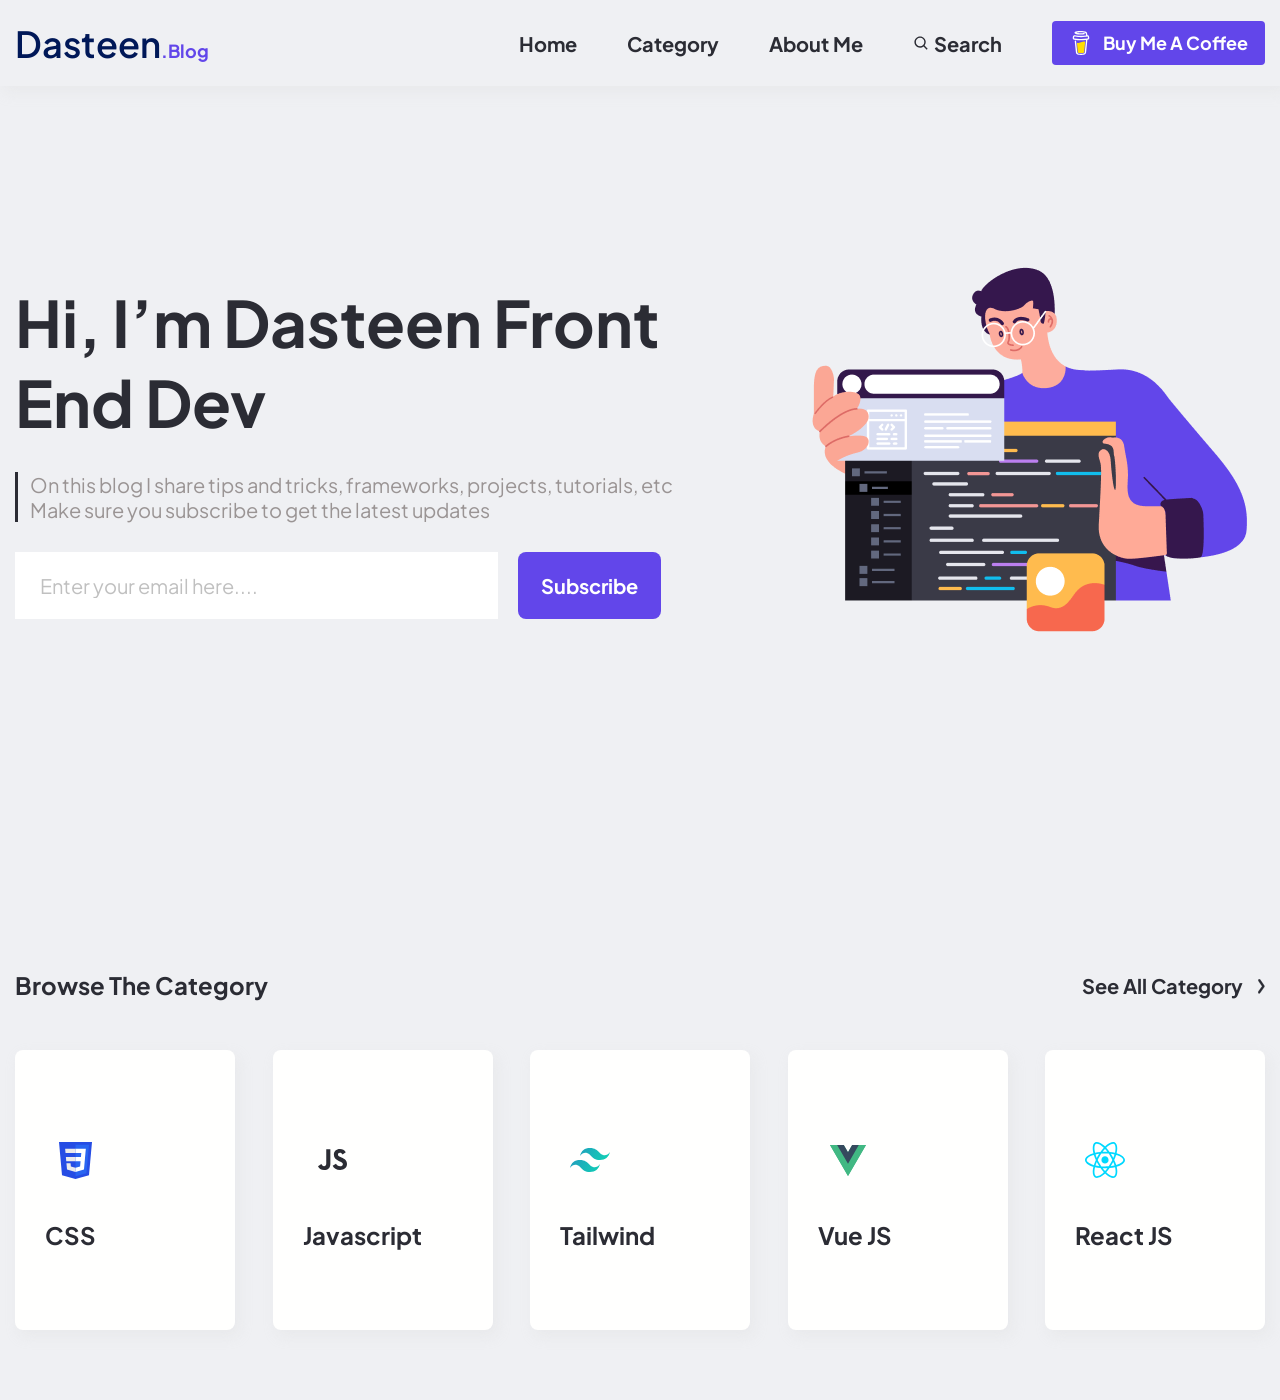
==== project/index.html @ 683c5872 "Section Browse the category" ====
<!DOCTYPE html>
<html lang="en">
<head>
    <meta charset="UTF-8">
    <title>Dasteen</title>
    <link rel="stylesheet" href="style.css">
    <link rel="stylesheet" href="reset.css">
</head>

<body>
<header>
    <div class="container">
    <div class="header-logo">
        <h2>Dasteen<span>.Blog</span></h2>
    </div>
    <div class="header-navigation">
        <nav>
            <ul>
                <li><a href="#">Home</a></li>
                <li><a href="#">Category</a></li>
                <li><a href="#">About Me</a></li>
                <li>
                    <svg xmlns="http://www.w3.org/2000/svg" width="17" height="17" viewBox="0 0 17 17" fill="none">
                        <path d="M7.08329 12.7501C8.34057 12.7498 9.56161 12.3289 10.552 11.5544L13.6658 14.6682L14.6674 13.6667L11.5536 10.5528C12.3285 9.56234 12.7497 8.34102 12.75 7.08341C12.75 3.95896 10.2077 1.41675 7.08329 1.41675C3.95883 1.41675 1.41663 3.95896 1.41663 7.08341C1.41663 10.2079 3.95883 12.7501 7.08329 12.7501ZM7.08329 2.83341C9.42717 2.83341 11.3333 4.73954 11.3333 7.08341C11.3333 9.42729 9.42717 11.3334 7.08329 11.3334C4.73942 11.3334 2.83329 9.42729 2.83329 7.08341C2.83329 4.73954 4.73942 2.83341 7.08329 2.83341Z" fill="#2B2C34"/>
                    </svg>
                    <a href="#">Search</a>
                </li>
            </ul>
        </nav>
        <button>
            <svg xmlns="http://www.w3.org/2000/svg" width="24" height="24" viewBox="0 0 24 24" fill="none">
                <path d="M20.2161 6.41496L20.0841 5.74896C19.9651 5.15096 19.6961 4.58596 19.0831 4.36996C18.8861 4.30096 18.6631 4.27196 18.5131 4.12896C18.3611 3.98596 18.3171 3.76296 18.2821 3.55696C18.2171 3.17896 18.1571 2.80096 18.0901 2.42396C18.0331 2.09896 17.9881 1.73396 17.8401 1.43696C17.6451 1.03696 17.2431 0.802961 16.8441 0.648961C16.6393 0.57239 16.4303 0.507617 16.2181 0.454961C15.2181 0.191961 14.1681 0.0949609 13.1411 0.0389609C11.9078 -0.0288453 10.6713 -0.00812547 9.44105 0.100961C8.52605 0.183961 7.56105 0.284961 6.69105 0.600961C6.37305 0.716961 6.04505 0.856961 5.80305 1.10196C5.50605 1.40396 5.41005 1.87196 5.62605 2.24796C5.78005 2.51496 6.04105 2.70396 6.31805 2.82796C6.67805 2.98996 7.05505 3.11196 7.44105 3.19396C8.51605 3.43196 9.63005 3.52496 10.7281 3.56396C11.9461 3.61396 13.1651 3.57396 14.3781 3.44596C14.6771 3.41296 14.9761 3.37296 15.2741 3.32696C15.6261 3.27296 15.8521 2.81396 15.7481 2.49296C15.6241 2.10996 15.2911 1.96196 14.9141 2.01996C14.4481 2.09396 13.9541 2.12796 13.5321 2.16596C12.3551 2.24596 11.1741 2.24796 9.99605 2.17196C9.60952 2.14638 9.22372 2.1107 8.83905 2.06496C8.75305 2.05496 8.65905 2.03996 8.58105 2.02896C8.33805 1.99296 8.09705 1.94896 7.85705 1.89896C7.74605 1.87196 7.74605 1.71396 7.85705 1.68696H7.86205C8.13905 1.62696 8.41905 1.57896 8.70005 1.53996H8.70205C8.83305 1.53096 8.96505 1.50796 9.09605 1.49196C10.234 1.37386 11.3787 1.33376 12.5221 1.37196C13.1961 1.39096 13.8691 1.43896 14.5391 1.51596L14.7671 1.54696C15.0341 1.58696 15.3001 1.63496 15.5651 1.69196C15.9571 1.77696 16.4601 1.80496 16.6351 2.23396C16.6901 2.37096 16.7151 2.52196 16.7461 2.66496L17.0651 4.14896C17.0718 4.18078 17.072 4.21365 17.0655 4.24553C17.059 4.27741 17.046 4.30761 17.0273 4.33425C17.0087 4.36089 16.9847 4.3834 16.957 4.40038C16.9292 4.41737 16.8983 4.42846 16.8661 4.43296H16.8631C16.8261 4.43896 16.7881 4.44296 16.7511 4.44796C15.1781 4.64865 13.5938 4.74719 12.0081 4.74296C10.4369 4.74134 8.86736 4.6398 7.30905 4.43896C7.16905 4.42196 7.01605 4.39696 6.89205 4.37896C6.56605 4.33096 6.24305 4.27096 5.91905 4.21796C5.52605 4.15296 5.15105 4.18596 4.79605 4.37896C4.50605 4.53896 4.26905 4.78296 4.12105 5.07996C3.96705 5.39596 3.92205 5.73996 3.85405 6.07996C3.78505 6.41996 3.67805 6.78696 3.71905 7.13596C3.80605 7.88896 4.33205 8.50096 5.08905 8.63796C8.83252 9.30602 12.6526 9.43265 16.4321 9.01396C16.5039 9.00579 16.5766 9.01384 16.6449 9.03751C16.7131 9.06118 16.7752 9.09987 16.8266 9.15073C16.8779 9.20159 16.9172 9.26333 16.9415 9.33138C16.9658 9.39944 16.9745 9.47208 16.9671 9.54396L16.8961 10.241L15.8781 20.148C15.8371 20.558 15.8311 20.98 15.7531 21.385C15.6311 22.022 15.2001 22.413 14.5711 22.556C13.9941 22.687 13.4061 22.756 12.8151 22.761C12.1591 22.765 11.5051 22.736 10.8491 22.739C10.1501 22.743 9.29305 22.679 8.75405 22.159C8.27905 21.701 8.21405 20.985 8.14905 20.366L7.41805 13.353L7.09605 10.259C7.05905 9.90796 6.81005 9.56396 6.41805 9.58096C6.08205 9.59596 5.70005 9.88096 5.74005 10.26L5.96805 12.445L6.91705 21.557C7.06405 22.901 8.09105 23.625 9.36305 23.829C10.1051 23.949 10.8661 23.973 11.6201 23.985C12.5861 24.001 13.5621 24.038 14.5121 23.863C15.9201 23.605 16.9771 22.665 17.1281 21.206C17.4681 17.874 17.8111 14.543 18.1521 11.211L18.3671 9.12396C18.3776 9.02047 18.4213 8.92315 18.4915 8.84641C18.5618 8.76968 18.6549 8.71762 18.7571 8.69796C19.1591 8.61996 19.5441 8.48596 19.8311 8.17996C20.2861 7.69196 20.3771 7.05696 20.2161 6.41496ZM18.7381 7.18696C18.5931 7.32396 18.3751 7.38796 18.1601 7.41996C15.7441 7.77896 13.2941 7.95996 10.8521 7.87996C9.10405 7.81996 7.37505 7.62596 5.64505 7.38196C5.47505 7.35796 5.29205 7.32696 5.17505 7.20196C4.95505 6.96596 5.06405 6.49196 5.12105 6.20696C5.17305 5.94696 5.27305 5.59796 5.58405 5.56096C6.06805 5.50396 6.63005 5.70896 7.11005 5.78096C7.68705 5.86896 8.26605 5.93996 8.84705 5.99296C11.3271 6.21896 13.8491 6.18296 16.3191 5.85296C16.7691 5.79296 17.2181 5.72296 17.6641 5.64296C18.0631 5.57096 18.5041 5.43696 18.7441 5.84896C18.9101 6.12996 18.9321 6.50596 18.9061 6.82296C18.8982 6.9614 18.8377 7.0916 18.7371 7.18696H18.7381Z" fill="#FFFFFE"/>
                <path d="M9.47012 11.8751C10.7391 11.8751 11.7171 11.4571 12.5791 11.0871C13.3481 10.7581 14.0131 10.4741 14.8391 10.4741C15.2901 10.4783 15.737 10.5588 16.1611 10.7121L15.2211 20.6621C15.1561 21.4421 14.5051 22.0421 13.7221 22.0421C13.7221 22.0421 12.3831 22.1071 11.9361 22.1071C11.5211 22.1071 10.2781 22.0421 10.2781 22.0421C9.49512 22.0421 8.84312 21.4421 8.77812 20.6621L7.90112 11.6581C8.41195 11.8008 8.93973 11.8738 9.47012 11.8751Z" fill="#FFDD00"/>
            </svg>
            buy Me a Coffee
        </button>
    </div>
    </div>
</header>

<section class="hero">
    <div class="container">
        <div class="hero-content">
            <h1>Hi, i’m Dasteen Front end dev</h1>
            <p>On this blog I share tips and tricks, frameworks, projects, tutorials, etc
                Make sure you subscribe to get the latest updates</p>
            <form>
                <input type="email" name="email" id="email" placeholder="Enter your email here....">
                <button class="hero-button">Subscribe</button>
            </form>
        </div>
        <div class="hero-image">
            <img src="../img/learn-coding-1.png" alt="learn-coding">
        </div>
    </div>
</section>

<section class="Browse-the-category">
    <div class="Browse-container">
        <div class="Browse-category">
            <h3>Browse the category</h3>
            <div>
                <a href="#">see all category</a>
                <svg xmlns="http://www.w3.org/2000/svg" width="7" height="15" viewBox="0 0 7 15" fill="none">
                    <path d="M1.42694 0.156494C1.56761 0.173496 1.70287 0.223983 1.82343 0.303955C1.94256 0.383035 2.04476 0.489022 2.12518 0.613525L6.22968 6.59888L6.28046 6.67798C6.39149 6.86777 6.45036 7.09115 6.45038 7.3186C6.45038 7.57849 6.3734 7.83303 6.22968 8.03833L6.2287 8.03931L1.97968 14.0256C1.88143 14.1648 1.75447 14.2775 1.60858 14.3518C1.46578 14.4244 1.30917 14.4567 1.15155 14.4475C0.910764 14.448 0.681764 14.3498 0.503113 14.176C0.402713 14.0783 0.320345 13.9597 0.260925 13.8274C0.201563 13.6952 0.166046 13.5508 0.15448 13.4036C0.142959 13.2563 0.156013 13.1078 0.193542 12.9661C0.231052 12.8244 0.291913 12.6915 0.374207 12.5754L0.375183 12.5745L4.12128 7.31177L0.508972 2.04028V2.03931C0.428175 1.92213 0.368065 1.78878 0.332214 1.64673C0.296233 1.50412 0.284677 1.35467 0.298035 1.20728C0.311406 1.06001 0.350176 0.91684 0.411316 0.7854C0.472519 0.653884 0.555496 0.535837 0.65741 0.439697C0.758778 0.336303 0.878471 0.256702 1.00995 0.207275C1.1437 0.15705 1.28613 0.139511 1.42694 0.156494Z" fill="#2B2C34" stroke="#2B2C34" stroke-width="0.3"/>
                </svg>
            </div>
        </div>

        <div class="Browse-category">
            <div class="flex-card">
                <div class="card">
                    <svg xmlns="http://www.w3.org/2000/svg" width="33" height="37" viewBox="0 0 33 37" fill="none">
                        <path d="M16.4798 37L3.00326 33.3013L0 0H33L29.9936 33.2962L16.4798 37Z" fill="#264DE4"/>
                        <path d="M27.4198 31.1759L29.9889 2.72278H16.5V34.1688L27.4198 31.1759Z" fill="#2965F1"/>
                        <path d="M6.88492 15.0739L7.25514 19.1581H16.5001V15.0739H6.88492ZM6.14087 6.80725L6.51639 10.8915H16.5001V6.80725H6.14087ZM16.5001 25.6812L16.482 25.6859L11.881 24.4577L11.5869 21.2003H7.43973L8.01847 27.6133L16.4811 29.9357L16.5001 29.9306V25.6812Z" fill="#EBEBEB"/>
                        <path d="M26.0887 15.0739L26.8345 6.80725H16.4857V10.8915H22.307L21.9311 15.0739H16.4857V19.1581H21.5729L21.0933 24.4552L16.4856 25.6846V29.9338L24.9549 27.6133L25.017 26.9232L25.988 16.1706L26.0887 15.0739Z" fill="white"/>
                    </svg>
                </div>
                <p>CSS</p>
            </div>

            <div class="flex-card">
                <div class="card">
                    <svg xmlns="http://www.w3.org/2000/svg" width="60" height="60" viewBox="0 0 60 60" fill="none">
                        <rect width="60" height="60" rx="7.45763" fill="#FFFFFE"/>
                        <path d="M15.0002 36.1433L18.3667 34.0646C19.0162 35.2395 19.607 36.2336 21.0243 36.2336C22.3827 36.2336 23.2394 35.6915 23.2394 33.5827V19.2413H27.3735V33.6423C27.3735 38.0109 24.8635 39.9995 21.2014 39.9995C17.8942 39.9995 15.9745 38.252 15 36.143L15.0002 36.1433ZM29.619 35.6913L32.9851 33.7029C33.8714 35.1794 35.0231 36.264 37.0605 36.264C38.7736 36.264 39.8659 35.3901 39.8659 34.1849C39.8659 32.7388 38.7437 32.2265 36.8538 31.3832L35.8204 30.9308C32.8377 29.6357 30.8592 28.0087 30.8592 24.574C30.8592 21.4104 33.2216 19 36.913 19C39.5413 19 41.4312 19.9341 42.7895 22.3745L39.5705 24.4837C38.8616 23.1882 38.0941 22.6761 36.9129 22.6761C35.702 22.6761 34.9342 23.4594 34.9342 24.4837C34.9342 25.749 35.702 26.2615 37.4738 27.0449L38.5073 27.4967C42.0215 29.0335 44 30.6 44 34.1248C44 37.9213 41.0765 40 37.149 40C33.3101 40 30.8295 38.1321 29.6188 35.6915" fill="#2B2C34"/>
                    </svg>
                </div>
                <p>javascript</p>
            </div>

            <div class="flex-card">
                <div class="card">
                    <svg xmlns="http://www.w3.org/2000/svg" width="40" height="24" viewBox="0 0 40 24" fill="none">
                        <path d="M20 0C14.6667 0 11.3333 2.65979 10 7.97922C12 5.31943 14.3333 4.32203 17 4.98701C18.5214 5.36634 19.6089 6.46738 20.8127 7.68592C22.7736 9.67122 25.043 11.9688 30 11.9688C35.3333 11.9688 38.6667 9.30904 40 3.98961C38 6.6494 35.6667 7.6468 33 6.98182C31.4786 6.60249 30.3911 5.50145 29.1873 4.28291C27.2264 2.29761 24.957 0 20 0ZM10 11.9688C4.66672 11.9688 1.33328 14.6286 0 19.9481C2 17.2883 4.33328 16.2909 7 16.9558C8.52141 17.3352 9.60891 18.4362 10.8127 19.6548C12.7736 21.6401 15.043 23.9377 20 23.9377C25.3333 23.9377 28.6667 21.2779 30 15.9584C28 18.6182 25.6667 19.6156 23 18.9506C21.4786 18.5713 20.3911 17.4703 19.1873 16.2517C17.2264 14.2664 14.957 11.9688 10 11.9688Z" fill="url(#paint0_linear_21586_295)"/>
                        <defs>
                            <linearGradient id="paint0_linear_21586_295" x1="-1.1112" y1="7.66005" x2="33.3904" y2="27.6049" gradientUnits="userSpaceOnUse">
                                <stop stop-color="#2298BD"/>
                                <stop offset="1" stop-color="#0ED7B5"/>
                            </linearGradient>
                        </defs>
                    </svg>
                </div>
                <p>Tailwind</p>
            </div>

            <div class="flex-card">
                <div class="card">
                    <svg xmlns="http://www.w3.org/2000/svg" width="36" height="31" viewBox="0 0 36 31" fill="none">
                        <path d="M28.8 0H36L18 30.9719L0 0H13.77L18 7.1819L22.14 0H28.8Z" fill="#41B883"/>
                        <path d="M0 0L18 30.9719L36 0H28.8L18 18.5832L7.11 0H0Z" fill="#41B883"/>
                        <path d="M7.11011 0L18.0001 18.6729L28.8001 0H22.1401L18.0001 7.1819L13.7701 0H7.11011Z" fill="#35495E"/>
                    </svg>
                </div>
                <p>Vue JS</p>
            </div>

            <div class="flex-card">
                <div class="card">
                    <svg xmlns="http://www.w3.org/2000/svg" width="40" height="36" viewBox="0 0 40 36" fill="none">
                        <g clip-path="url(#clip0_21586_360)">
                            <path d="M32.888 11.6565C32.4623 11.5089 32.033 11.3722 31.6005 11.2465C31.6731 10.9465 31.74 10.6501 31.7994 10.3589C32.7741 5.57773 32.1369 1.72588 29.9605 0.457674C27.8737 -0.758116 24.4611 0.509621 21.0145 3.54073C20.6749 3.83999 20.3427 4.14788 20.0184 4.4641C19.8013 4.25382 19.5804 4.04763 19.3558 3.84562C15.7436 0.604674 12.123 -0.761274 9.94891 0.510568C7.86406 1.73015 7.24672 5.35115 8.12422 9.88241C8.21152 10.3312 8.31009 10.7776 8.41984 11.2214C7.90734 11.3685 7.41281 11.5251 6.93953 11.6919C2.70453 13.184 0 15.5223 0 17.9477C0 20.4527 2.90344 22.9653 7.31437 24.4888C7.67198 24.6118 8.03256 24.7258 8.39578 24.8306C8.27782 25.3085 8.17309 25.7897 8.08172 26.2735C7.24516 30.7261 7.89844 34.2615 9.97766 35.4734C12.1252 36.7248 15.7295 35.4386 19.2391 32.3384C19.5236 32.0863 19.802 31.8271 20.0737 31.561C20.4249 31.9035 20.7855 32.2359 21.155 32.558C24.5547 35.5141 27.9122 36.7078 29.9894 35.4926C32.1348 34.2375 32.8322 30.4395 31.9269 25.8187C31.8556 25.4567 31.7756 25.0965 31.687 24.7384C31.9402 24.6626 32.1886 24.5846 32.4308 24.5035C37.0164 22.9683 40 20.4862 40 17.9477C40 15.5134 37.2081 13.1594 32.888 11.6565ZM31.8934 22.8645C31.6747 22.9376 31.4503 23.0082 31.2216 23.0769C30.7153 21.4574 30.0322 19.7354 29.1961 17.956C29.9939 16.2192 30.6508 14.5191 31.1428 12.9102C31.552 13.0299 31.9491 13.156 32.3319 13.2891C36.0334 14.5769 38.2912 16.4807 38.2912 17.9477C38.2912 19.5102 35.8528 21.5387 31.8934 22.8645ZM30.2506 26.1541C30.6509 28.1973 30.708 30.0446 30.4428 31.4889C30.2047 32.7866 29.7256 33.6517 29.1331 33.9983C27.8727 34.7357 25.1769 33.7773 22.2695 31.249C21.9258 30.9496 21.5904 30.6405 21.2638 30.3222C22.3909 29.0766 23.5173 27.6285 24.6167 26.0202C26.5505 25.8468 28.3773 25.5633 30.0341 25.1763C30.1139 25.5004 30.1861 25.8265 30.2506 26.1541ZM13.6369 33.8709C12.4053 34.3103 11.4244 34.3229 10.8314 33.9775C9.56969 33.2422 9.04516 30.4034 9.76062 26.5956C9.84567 26.1456 9.94306 25.6981 10.0527 25.2536C11.6911 25.6199 13.5047 25.8833 15.443 26.0422C16.5498 27.6159 17.7087 29.0624 18.8767 30.329C18.6285 30.5717 18.3744 30.8082 18.1147 31.0383C16.5627 32.4091 15.0075 33.3817 13.6369 33.8709ZM7.86719 22.8549C5.91672 22.1812 4.30594 21.3056 3.20188 20.3502C2.20969 19.4917 1.70891 18.6393 1.70891 17.9477C1.70891 16.4758 3.88031 14.5984 7.50203 13.3225C7.94156 13.1677 8.40156 13.0217 8.87891 12.8846C9.37953 14.5299 10.0361 16.2501 10.8284 17.9897C10.0258 19.7549 9.35984 21.5027 8.85437 23.1674C8.52283 23.0714 8.19367 22.9672 7.86719 22.8549ZM9.80125 9.55067C9.04953 5.66852 9.54875 2.74004 10.8052 2.00504C12.1433 1.2222 15.1023 2.33836 18.2212 5.13688C18.4246 5.31979 18.6247 5.5064 18.8214 5.69662C17.6592 6.95773 16.5109 8.39346 15.4139 9.95789C13.5327 10.1341 11.7319 10.417 10.0763 10.7961C9.97425 10.3834 9.88255 9.96821 9.80125 9.55083V9.55067ZM27.0555 13.8561C26.6644 13.1736 26.2589 12.4996 25.8391 11.8346C27.1153 11.9977 28.3381 12.2142 29.4864 12.4788C29.1417 13.5955 28.712 14.7628 28.2063 15.9596C27.8366 15.2508 27.4529 14.5495 27.0555 13.8561ZM20.0192 6.93073C20.8073 7.79362 21.5967 8.75694 22.3731 9.8022C20.7981 9.72703 19.2205 9.72672 17.6455 9.80125C18.4227 8.76562 19.2188 7.80357 20.0192 6.93073ZM12.9378 13.868C12.5454 14.5558 12.1689 15.2527 11.8086 15.9582C11.3111 14.7656 10.8853 13.5929 10.5377 12.4605C11.6789 12.2025 12.8959 11.9916 14.1641 11.8315C13.7396 12.5005 13.3307 13.1794 12.9378 13.8678V13.868ZM14.2005 24.1867C12.8903 24.0389 11.655 23.8389 10.5141 23.5878C10.8672 22.4352 11.3023 21.2376 11.8106 20.0194C12.1723 20.7255 12.5504 21.4228 12.9445 22.1109C13.3498 22.8183 13.7695 23.5111 14.2005 24.1867ZM20.0664 29.0862C19.2564 28.2033 18.4486 27.2264 17.6597 26.1757C18.4256 26.206 19.2064 26.2215 20 26.2215C20.8153 26.2215 21.6213 26.203 22.4145 26.1674C21.6356 27.2369 20.8492 28.2153 20.0664 29.0862ZM28.2223 19.9572C28.757 21.1888 29.2077 22.3801 29.5655 23.513C28.4058 23.7805 27.1536 23.9958 25.8342 24.1558C26.257 23.4785 26.6664 22.7928 27.0622 22.099C27.4646 21.3939 27.8514 20.6798 28.2223 19.9572ZM25.582 21.2363C24.9761 22.2999 24.3361 23.3434 23.6631 24.365C22.444 24.4522 21.2222 24.4956 20 24.4949C18.7552 24.4949 17.5444 24.4558 16.3784 24.3794C15.6878 23.3601 15.0357 22.3148 14.4233 21.2458H14.4234C13.8139 20.1824 13.2446 19.096 12.7167 17.9889C13.2433 16.8816 13.8109 15.7946 14.4183 14.7304L14.4181 14.7306C15.0253 13.6661 15.6723 12.6253 16.3577 11.6104C17.5472 11.5195 18.767 11.4721 19.9998 11.4721H20C21.2384 11.4721 22.4598 11.5199 23.6491 11.6115C24.3275 12.6249 24.9704 13.6621 25.5764 14.7213C26.1858 15.7831 26.7609 16.8648 27.3008 17.9644C26.7665 19.0753 26.1932 20.1666 25.582 21.2363ZM29.107 1.95357C30.4464 2.7342 30.9673 5.88215 30.1258 10.0103C30.072 10.2737 30.0117 10.5419 29.9461 10.814C28.2864 10.4268 26.4844 10.139 24.5977 9.9601C23.4986 8.37846 22.3597 6.94052 21.2164 5.69567C21.516 5.40381 21.8228 5.11951 22.1364 4.84304C25.0895 2.24615 27.8495 1.22078 29.107 1.95357ZM20 14.3382C21.9727 14.3382 23.5719 15.9543 23.5719 17.9477C23.5719 19.9411 21.9727 21.5572 20 21.5572C18.0273 21.5572 16.4281 19.9411 16.4281 17.9477C16.4281 15.9543 18.0273 14.3382 20 14.3382Z" fill="#00D8FF"/>
                        </g>
                        <defs>
                            <clipPath id="clip0_21586_360">
                                <rect width="40" height="36" fill="white"/>
                            </clipPath>
                        </defs>
                    </svg>
                </div>
                <p>React JS</p>
            </div>
        </div>
    </div>
</section>

</body>
</html>
---- project/style.css ----
header{
    width: 100%;
    height: 86px;
    background: #EFF0F3;
    box-shadow: 4px 6px 13px 0 rgba(215, 215, 215, 0.25);
    position: fixed;
    top: 0;
}

.container{
    width: 1250px;
    height: 100%;
    margin: 0 auto;
    display: flex;
    justify-content: space-between;
    align-items: center;
}

.header-logo h2{
    color: #001858;
    font-size: 36px;
    font-style: normal;
    font-weight: 600;
    line-height: normal;
}

.header-logo>h2>span{
    color:  #6246EA;
    font-size: 18px;
    font-style: normal;
    font-weight: 700;
    line-height: normal;
}

.header-navigation{
    display: flex;
    justify-content: center;
    align-items: center;
    gap: 50px;
}

.header-navigation nav>ul{
    display: flex;
    justify-content: center;
    align-items: center;
    gap: 50px;
    color:  #2B2C34;
    font-size: 20px;
    font-style: normal;
    font-weight: 700;
    line-height: normal;
    text-transform: capitalize;
}

.header-navigation button{
    display: flex;
    padding: 10px 17px;
    align-items: flex-start;
    gap: 10px;
    border-radius: 4px;
    background:  #6246EA;
    color: #FFFFFE;
    font-size: 18px;
    font-style: normal;
    font-weight: 700;
    line-height: normal;
    text-transform: capitalize;
}
/************************************/
.hero{
    height: 900px;
    background: #EFF0F3;
}

.hero-content{
    display: inline-flex;
    flex-direction: column;
    align-items: flex-start;
    gap: 30px;
}

.hero h1{
    color: #2B2C34;
    font-size: 64px;
    font-style: normal;
    font-weight: 700;
    line-height: normal;
    text-transform: capitalize;
}

.hero p{
    color:  #9A9494;
    font-size: 20px;
    font-style: normal;
    font-weight: 400;
    line-height: normal;
    padding-left: 12px;
    border-left: 3px solid #2B2C34;;
}

.hero form{
    display: flex;
    gap: 20px;
}

input[type=email]{
    display: flex;
    padding: 21px 200px 21px 25px;
    align-items: center;
    gap: 10px;
    font-size: 20px;
    font-style: normal;
    font-weight: 400;
    line-height: normal;
}

input[type=email]::placeholder{
    color: #C0C0C0;
}

.hero-button{
    display: flex;
    height: 67px;
    padding: 20px 23px 19px 23px;
    justify-content: center;
    align-items: center;
    gap: 10px;
    border-radius: 8px;
    background: #6246EA;
    color:  #FFFFFE;
    font-size: 20px;
    font-style: normal;
    font-weight: 700;
    line-height: normal;
    text-transform: capitalize;
}

.hero-image{
    margin-left: 116px;
}

/***********************************************/

.Browse-the-category {
    height: 500px;
    background: #EFF0F3;
    display: flex;
    justify-content: center;
    align-items: center;
}
.Browse-container{
    width: 1250px;
    margin: 0 auto;
    display: flex;
    flex-direction: column;
    gap: 50px;
}
.Browse-category{
    width: 100%;
    display: flex;
    align-items: center;
    justify-content: space-between;
}
.Browse-category h3{
    color:  #2B2C34;
    font-size: 24px;
    font-style: normal;
    font-weight: 700;
    line-height: normal;
    text-transform: capitalize;
}
.Browse-category>div>a{
    color:  #2B2C34;
    font-size: 20px;
    font-style: normal;
    font-weight: 700;
    line-height: normal;
    text-transform: capitalize;
    padding-right: 12px;
}
.flex-card{
    width: 220px;
    height: 280px;
    border-radius: 8px;
    /* For White Background */
    box-shadow: 4px 6px 13px 0 rgba(215, 215, 215, 0.25);
    background:  #FFFFFE;
    display: flex;
    flex-direction: column;
    align-items: flex-start;
    justify-content: center;
    gap: 30px;
    padding-left: 30px;
    color: #2B2C34;
    font-size: 24px;
    font-style: normal;
    font-weight: 700;
    line-height: normal;
    text-transform: capitalize;
}
.card{
    width: 60px;
    height: 60px;
    border-radius: 7.458px;
    background:  #FFFFFE;
    display: flex;
    justify-content: center;
    align-items: center;
}
.flex-card:hover{
    background:  #6246EA;
    color:  #FFFFFE;
}
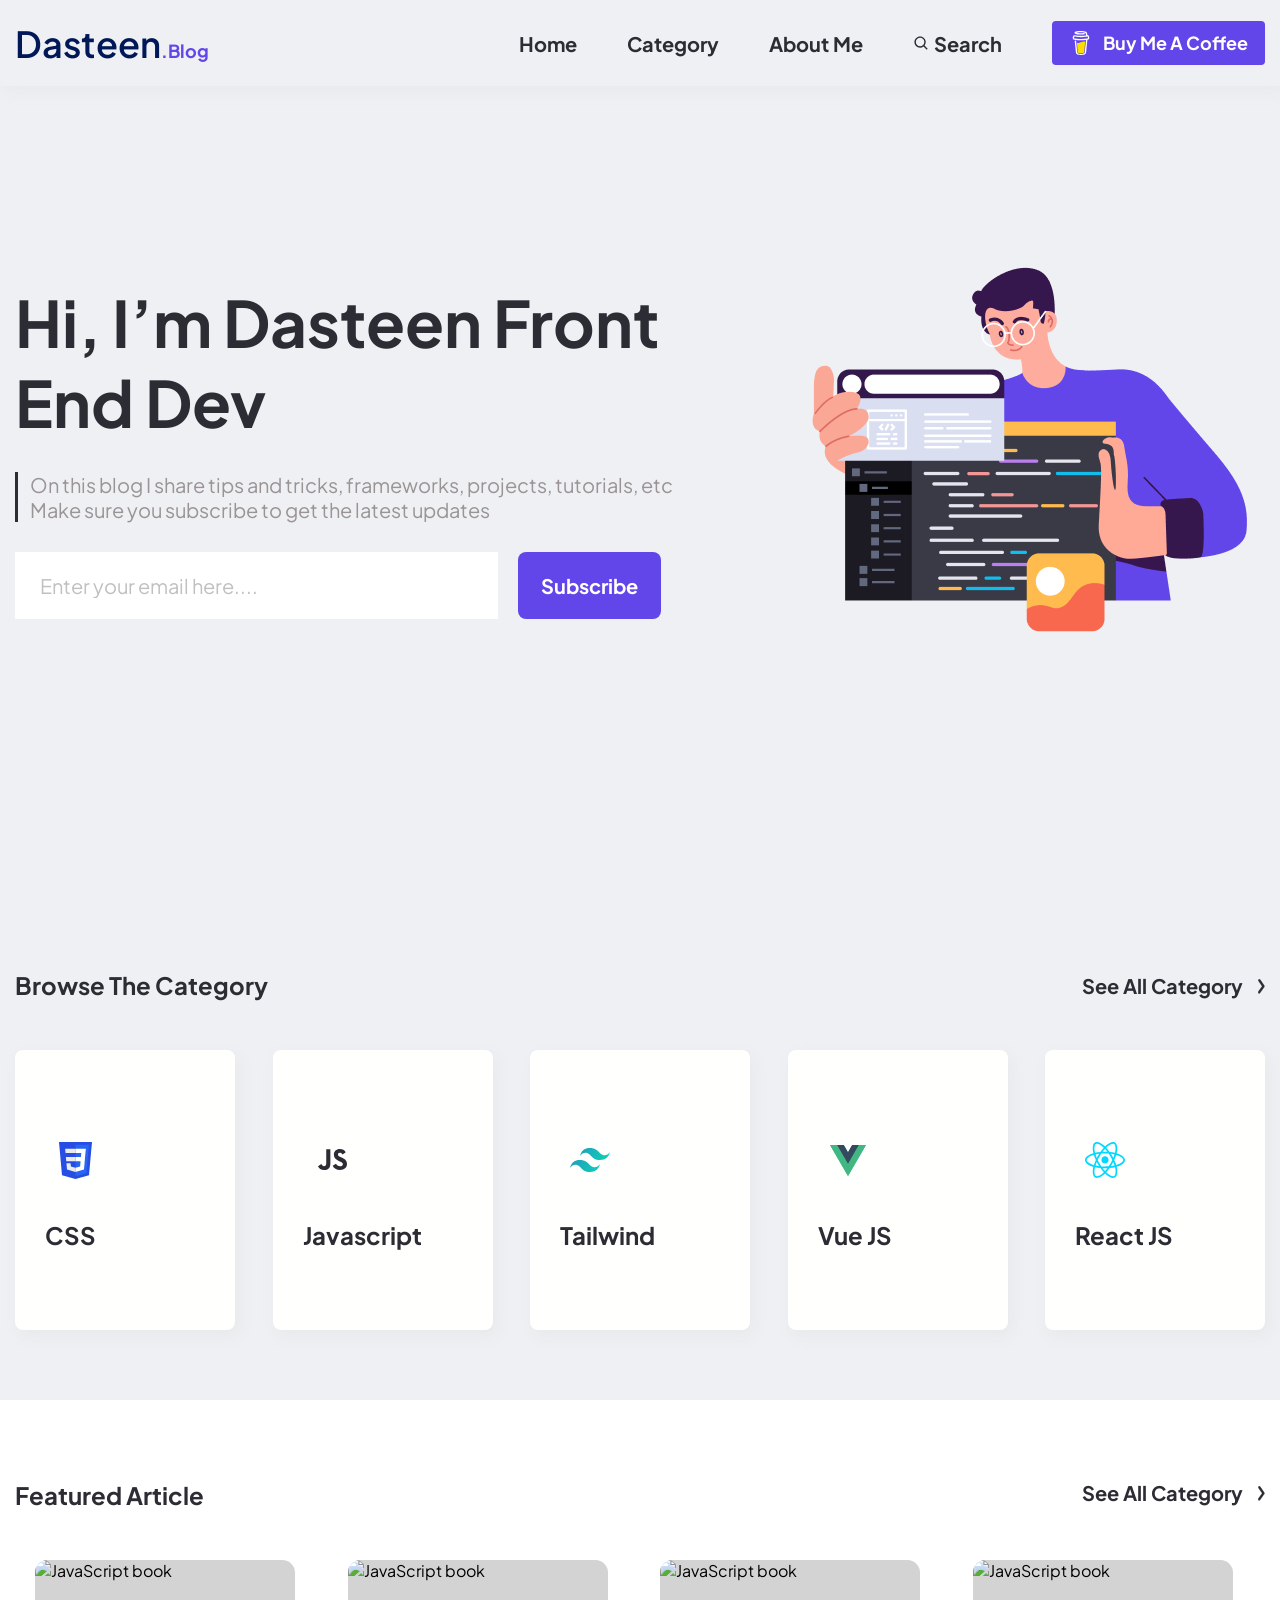
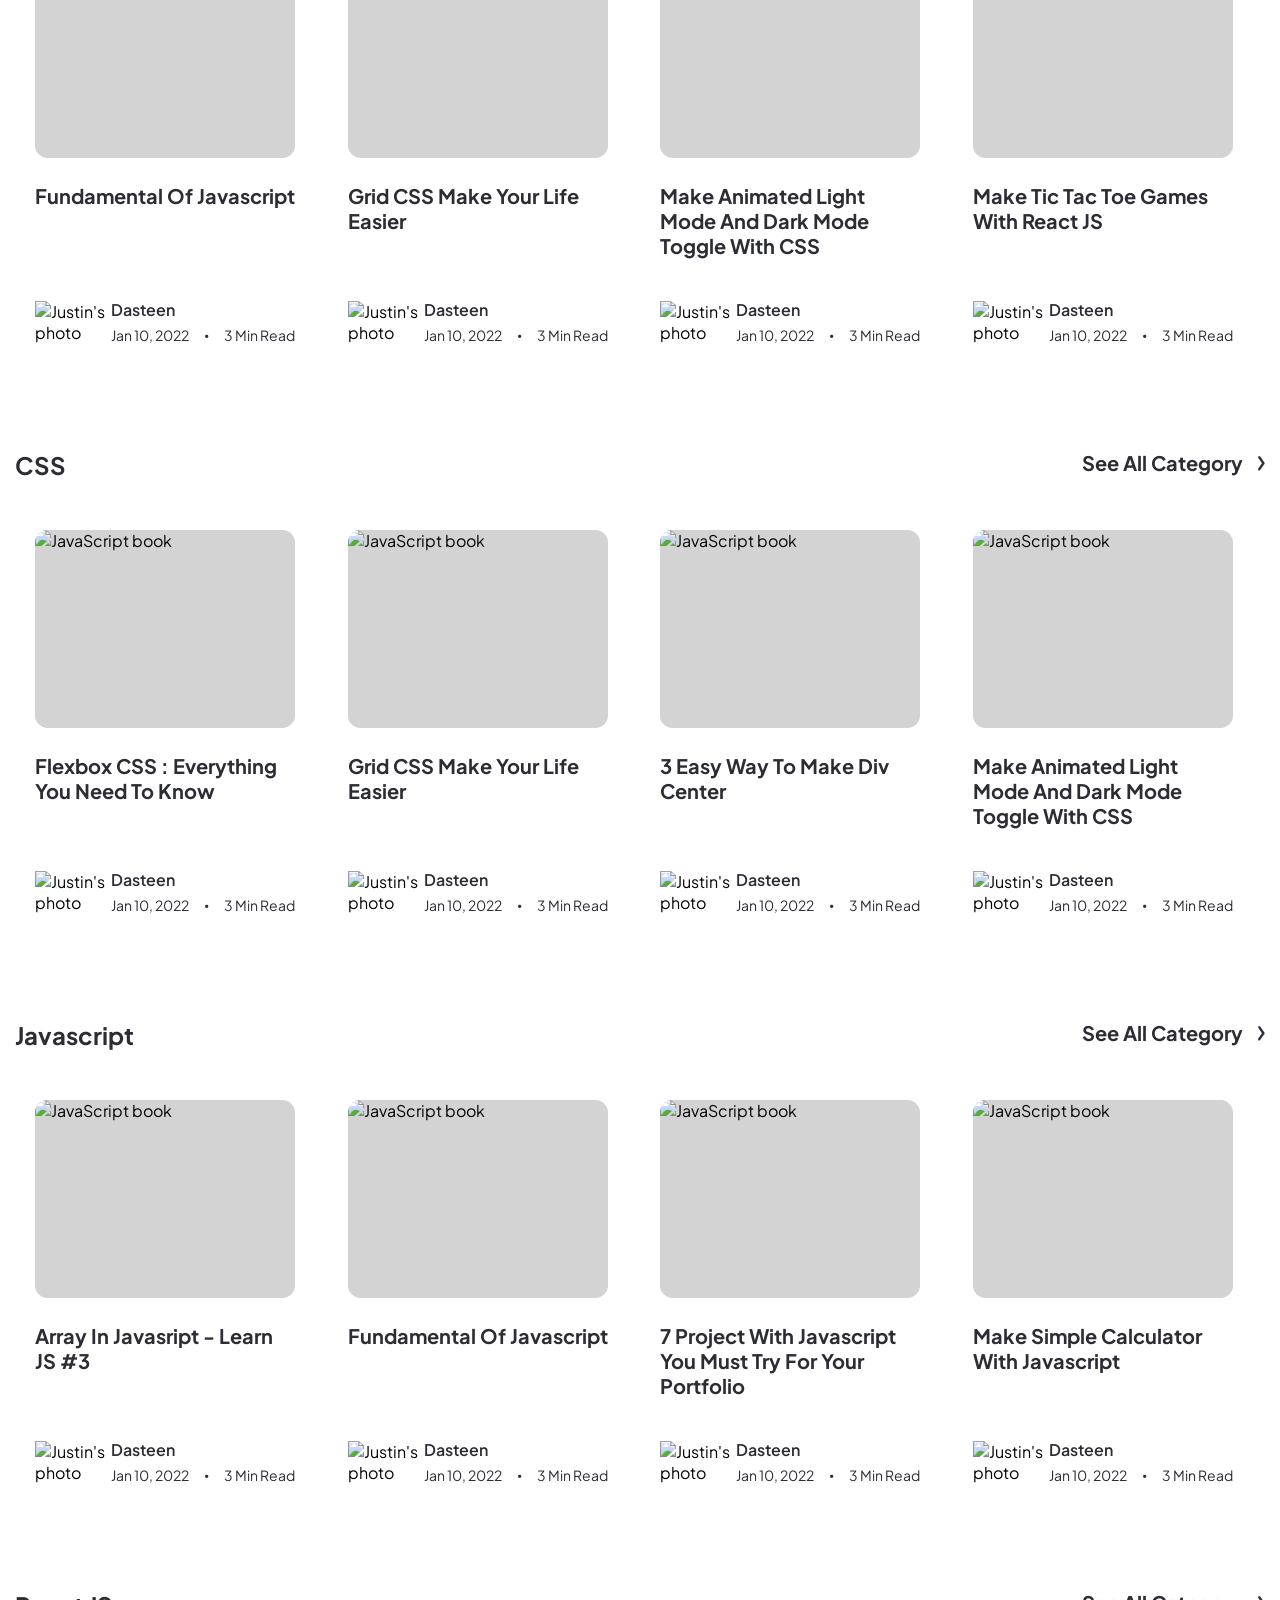
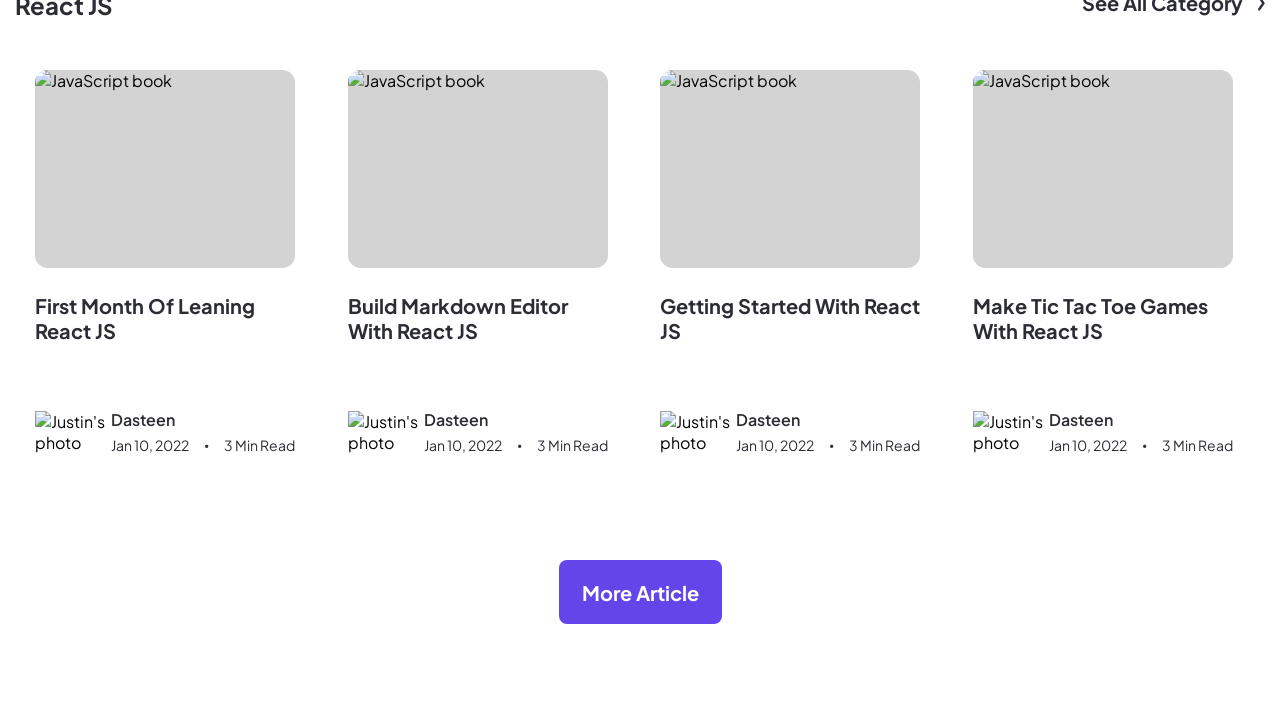
==== commit a5514374: "Post section article" ====
--- a/project/index.html
+++ b/project/index.html
@@ -135,5 +135,379 @@
     </div>
 </section>
 
+<section class="article-post">
+    <div class="article-container">
+       <div class="article-categories">
+           <div class="category">
+               <h3>Featured Article</h3>
+               <div>
+                   <a href="#">see all category</a>
+                   <svg xmlns="http://www.w3.org/2000/svg" width="7" height="15" viewBox="0 0 7 15" fill="none">
+                       <path d="M1.42694 0.156494C1.56761 0.173496 1.70287 0.223983 1.82343 0.303955C1.94256 0.383035 2.04476 0.489022 2.12518 0.613525L6.22968 6.59888L6.28046 6.67798C6.39149 6.86777 6.45036 7.09115 6.45038 7.3186C6.45038 7.57849 6.3734 7.83303 6.22968 8.03833L6.2287 8.03931L1.97968 14.0256C1.88143 14.1648 1.75447 14.2775 1.60858 14.3518C1.46578 14.4244 1.30917 14.4567 1.15155 14.4475C0.910764 14.448 0.681764 14.3498 0.503113 14.176C0.402713 14.0783 0.320345 13.9597 0.260925 13.8274C0.201563 13.6952 0.166046 13.5508 0.15448 13.4036C0.142959 13.2563 0.156013 13.1078 0.193542 12.9661C0.231052 12.8244 0.291913 12.6915 0.374207 12.5754L0.375183 12.5745L4.12128 7.31177L0.508972 2.04028V2.03931C0.428175 1.92213 0.368065 1.78878 0.332214 1.64673C0.296233 1.50412 0.284677 1.35467 0.298035 1.20728C0.311406 1.06001 0.350176 0.91684 0.411316 0.7854C0.472519 0.653884 0.555496 0.535837 0.65741 0.439697C0.758778 0.336303 0.878471 0.256702 1.00995 0.207275C1.1437 0.15705 1.28613 0.139511 1.42694 0.156494Z" fill="#2B2C34" stroke="#2B2C34" stroke-width="0.3"/>
+                   </svg>
+               </div>
+           </div>
+           <div class="card-post">
+               <div class="article-post-card">
+                   <div class="article-card">
+                       <div class="img-article">
+                           <img class="img-card" src="../img/article-1.png" alt="JavaScript book">
+                           <h4>Fundamental of javascript</h4>
+                       </div>
+                       <div class="author-post">
+                           <img src="../img/Ellipse.svg" alt="Justin's photo">
+                           <div class="author">
+                               <h5>Dasteen</h5>
+                               <div class="author-meta">
+                                   <span>Jan 10, 2022</span>
+                                   <span> &#8226; </span>
+                                   <span> 3 min read</span>
+                               </div>
+                           </div>
+                       </div>
+                   </div>
+               </div>
+
+               <div class="article-post-card">
+                   <div class="article-card">
+                       <div class="img-article">
+                       <img class="img-card" src="../img/article-2.png" alt="JavaScript book">
+                       <h4>Grid CSS make your life easier</h4>
+                       </div>
+                       <div class="author-post">
+                           <img src="../img/Ellipse.svg" alt="Justin's photo">
+                           <div class="author">
+                               <h5>Dasteen</h5>
+                               <div class="author-meta">
+                                   <span>Jan 10, 2022</span>
+                                   <span> &#8226; </span>
+                                   <span> 3 min read</span>
+                               </div>
+                           </div>
+                       </div>
+                   </div>
+               </div>
+
+               <div class="article-post-card">
+                   <div class="article-card">
+                       <div class="img-article">
+                       <img class="img-card" src="../img/article-3.png" alt="JavaScript book">
+                       <h4>Make animated light mode and dark mode toggle with CSS</h4>
+                       </div>
+                       <div class="author-post">
+                           <img src="../img/Ellipse.svg" alt="Justin's photo">
+                           <div class="author">
+                               <h5>Dasteen</h5>
+                               <div class="author-meta">
+                                   <span>Jan 10, 2022</span>
+                                   <span> &#8226; </span>
+                                   <span> 3 min read</span>
+                               </div>
+                           </div>
+                       </div>
+                   </div>
+               </div>
+
+               <div class="article-post-card">
+                   <div class="article-card">
+                       <div class="img-article">
+                           <img class="img-card" src="../img/article-4.png" alt="JavaScript book">
+                           <h4>Make tic tac toe games with react JS</h4>
+                       </div>
+                       <div class="author-post">
+                           <img src="../img/Ellipse.svg" alt="Justin's photo">
+                           <div class="author">
+                               <h5>Dasteen</h5>
+                               <div class="author-meta">
+                                   <span>Jan 10, 2022</span>
+                                   <span> &#8226; </span>
+                                   <span> 3 min read</span>
+                               </div>
+                           </div>
+                       </div>
+                   </div>
+               </div>
+           </div>
+       </div>
+
+        <div class="article-categories">
+            <div class="category">
+                <h3>CSS</h3>
+                <div>
+                    <a href="#">see all category</a>
+                    <svg xmlns="http://www.w3.org/2000/svg" width="7" height="15" viewBox="0 0 7 15" fill="none">
+                        <path d="M1.42694 0.156494C1.56761 0.173496 1.70287 0.223983 1.82343 0.303955C1.94256 0.383035 2.04476 0.489022 2.12518 0.613525L6.22968 6.59888L6.28046 6.67798C6.39149 6.86777 6.45036 7.09115 6.45038 7.3186C6.45038 7.57849 6.3734 7.83303 6.22968 8.03833L6.2287 8.03931L1.97968 14.0256C1.88143 14.1648 1.75447 14.2775 1.60858 14.3518C1.46578 14.4244 1.30917 14.4567 1.15155 14.4475C0.910764 14.448 0.681764 14.3498 0.503113 14.176C0.402713 14.0783 0.320345 13.9597 0.260925 13.8274C0.201563 13.6952 0.166046 13.5508 0.15448 13.4036C0.142959 13.2563 0.156013 13.1078 0.193542 12.9661C0.231052 12.8244 0.291913 12.6915 0.374207 12.5754L0.375183 12.5745L4.12128 7.31177L0.508972 2.04028V2.03931C0.428175 1.92213 0.368065 1.78878 0.332214 1.64673C0.296233 1.50412 0.284677 1.35467 0.298035 1.20728C0.311406 1.06001 0.350176 0.91684 0.411316 0.7854C0.472519 0.653884 0.555496 0.535837 0.65741 0.439697C0.758778 0.336303 0.878471 0.256702 1.00995 0.207275C1.1437 0.15705 1.28613 0.139511 1.42694 0.156494Z" fill="#2B2C34" stroke="#2B2C34" stroke-width="0.3"/>
+                    </svg>
+                </div>
+            </div>
+            <div class="card-post">
+                <div class="article-post-card">
+                    <div class="article-card">
+                        <div class="img-article">
+                            <img class="img-card" src="../img/article-5.png" alt="JavaScript book">
+                            <h4>Flexbox CSS : Everything you need to know</h4>
+                        </div>
+                        <div class="author-post">
+                            <img src="../img/Ellipse.svg" alt="Justin's photo">
+                            <div class="author">
+                                <h5>Dasteen</h5>
+                                <div class="author-meta">
+                                    <span>Jan 10, 2022</span>
+                                    <span> &#8226; </span>
+                                    <span> 3 min read</span>
+                                </div>
+                            </div>
+                        </div>
+                    </div>
+                </div>
+                <div class="article-post-card">
+                    <div class="article-card">
+                        <div class="img-article">
+                            <img class="img-card" src="../img/article-2.png" alt="JavaScript book">
+                            <h4>Grid CSS make your life easier</h4>
+                        </div>
+                        <div class="author-post">
+                            <img src="../img/Ellipse.svg" alt="Justin's photo">
+                            <div class="author">
+                                <h5>Dasteen</h5>
+                                <div class="author-meta">
+                                    <span>Jan 10, 2022</span>
+                                    <span> &#8226; </span>
+                                    <span> 3 min read</span>
+                                </div>
+                            </div>
+                        </div>
+                    </div>
+                </div>
+                <div class="article-post-card">
+                    <div class="article-card">
+                        <div class="img-article">
+                            <img class="img-card" src="../img/article-6.png" alt="JavaScript book">
+                            <h4>3 easy way to make div center</h4>
+                        </div>
+                        <div class="author-post">
+                            <img src="../img/Ellipse.svg" alt="Justin's photo">
+                            <div class="author">
+                                <h5>Dasteen</h5>
+                                <div class="author-meta">
+                                    <span>Jan 10, 2022</span>
+                                    <span> &#8226; </span>
+                                    <span> 3 min read</span>
+                                </div>
+                            </div>
+                        </div>
+                    </div>
+                </div>
+                <div class="article-post-card">
+                    <div class="article-card">
+                        <div class="img-article">
+                            <img class="img-card" src="../img/article-3.png" alt="JavaScript book">
+                            <h4>Make animated light mode and dark mode toggle with CSS</h4>
+                        </div>
+                        <div class="author-post">
+                            <img src="../img/Ellipse.svg" alt="Justin's photo">
+                            <div class="author">
+                                <h5>Dasteen</h5>
+                                <div class="author-meta">
+                                    <span>Jan 10, 2022</span>
+                                    <span> &#8226; </span>
+                                    <span> 3 min read</span>
+                                </div>
+                            </div>
+                        </div>
+                    </div>
+                </div>
+            </div>
+        </div>
+
+        <div class="article-categories">
+            <div class="category">
+                <h3>javascript</h3>
+                <div>
+                    <a href="#">see all category</a>
+                    <svg xmlns="http://www.w3.org/2000/svg" width="7" height="15" viewBox="0 0 7 15" fill="none">
+                        <path d="M1.42694 0.156494C1.56761 0.173496 1.70287 0.223983 1.82343 0.303955C1.94256 0.383035 2.04476 0.489022 2.12518 0.613525L6.22968 6.59888L6.28046 6.67798C6.39149 6.86777 6.45036 7.09115 6.45038 7.3186C6.45038 7.57849 6.3734 7.83303 6.22968 8.03833L6.2287 8.03931L1.97968 14.0256C1.88143 14.1648 1.75447 14.2775 1.60858 14.3518C1.46578 14.4244 1.30917 14.4567 1.15155 14.4475C0.910764 14.448 0.681764 14.3498 0.503113 14.176C0.402713 14.0783 0.320345 13.9597 0.260925 13.8274C0.201563 13.6952 0.166046 13.5508 0.15448 13.4036C0.142959 13.2563 0.156013 13.1078 0.193542 12.9661C0.231052 12.8244 0.291913 12.6915 0.374207 12.5754L0.375183 12.5745L4.12128 7.31177L0.508972 2.04028V2.03931C0.428175 1.92213 0.368065 1.78878 0.332214 1.64673C0.296233 1.50412 0.284677 1.35467 0.298035 1.20728C0.311406 1.06001 0.350176 0.91684 0.411316 0.7854C0.472519 0.653884 0.555496 0.535837 0.65741 0.439697C0.758778 0.336303 0.878471 0.256702 1.00995 0.207275C1.1437 0.15705 1.28613 0.139511 1.42694 0.156494Z" fill="#2B2C34" stroke="#2B2C34" stroke-width="0.3"/>
+                    </svg>
+                </div>
+            </div>
+            <div class="card-post">
+                <div class="article-post-card">
+                    <div class="article-card">
+                        <div class="img-article">
+                            <img class="img-card" src="../img/article-7.png" alt="JavaScript book">
+                            <h4>array in javasript - Learn JS #3</h4>
+                        </div>
+                        <div class="author-post">
+                            <img src="../img/Ellipse.svg" alt="Justin's photo">
+                            <div class="author">
+                                <h5>Dasteen</h5>
+                                <div class="author-meta">
+                                    <span>Jan 10, 2022</span>
+                                    <span> &#8226; </span>
+                                    <span> 3 min read</span>
+                                </div>
+                            </div>
+                        </div>
+                    </div>
+                </div>
+
+                <div class="article-post-card">
+                    <div class="article-card">
+                        <div class="img-article">
+                            <img class="img-card" src="../img/article-1.png" alt="JavaScript book">
+                            <h4>Fundamental of javascript</h4>
+                        </div>
+                        <div class="author-post">
+                            <img src="../img/Ellipse.svg" alt="Justin's photo">
+                            <div class="author">
+                                <h5>Dasteen</h5>
+                                <div class="author-meta">
+                                    <span>Jan 10, 2022</span>
+                                    <span> &#8226; </span>
+                                    <span> 3 min read</span>
+                                </div>
+                            </div>
+                        </div>
+                    </div>
+                </div>
+
+                <div class="article-post-card">
+                    <div class="article-card">
+                        <div class="img-article">
+                            <img class="img-card" src="../img/article-8.png" alt="JavaScript book">
+                            <h4>7 project with javascript you must try for your portfolio</h4>
+                        </div>
+                        <div class="author-post">
+                            <img src="../img/Ellipse.svg" alt="Justin's photo">
+                            <div class="author">
+                                <h5>Dasteen</h5>
+                                <div class="author-meta">
+                                    <span>Jan 10, 2022</span>
+                                    <span> &#8226; </span>
+                                    <span> 3 min read</span>
+                                </div>
+                            </div>
+                        </div>
+                    </div>
+                </div>
+
+                <div class="article-post-card">
+                    <div class="article-card">
+                        <div class="img-article">
+                            <img class="img-card" src="../img/article-9.png" alt="JavaScript book">
+                            <h4>make simple calculator with javascript</h4>
+                        </div>
+                        <div class="author-post">
+                            <img src="../img/Ellipse.svg" alt="Justin's photo">
+                            <div class="author">
+                                <h5>Dasteen</h5>
+                                <div class="author-meta">
+                                    <span>Jan 10, 2022</span>
+                                    <span> &#8226; </span>
+                                    <span> 3 min read</span>
+                                </div>
+                            </div>
+                        </div>
+                    </div>
+                </div>
+            </div>
+        </div>
+
+        <div class="article-categories">
+            <div class="category">
+                <h3>React JS</h3>
+                <div>
+                    <a href="#">see all category</a>
+                    <svg xmlns="http://www.w3.org/2000/svg" width="7" height="15" viewBox="0 0 7 15" fill="none">
+                        <path d="M1.42694 0.156494C1.56761 0.173496 1.70287 0.223983 1.82343 0.303955C1.94256 0.383035 2.04476 0.489022 2.12518 0.613525L6.22968 6.59888L6.28046 6.67798C6.39149 6.86777 6.45036 7.09115 6.45038 7.3186C6.45038 7.57849 6.3734 7.83303 6.22968 8.03833L6.2287 8.03931L1.97968 14.0256C1.88143 14.1648 1.75447 14.2775 1.60858 14.3518C1.46578 14.4244 1.30917 14.4567 1.15155 14.4475C0.910764 14.448 0.681764 14.3498 0.503113 14.176C0.402713 14.0783 0.320345 13.9597 0.260925 13.8274C0.201563 13.6952 0.166046 13.5508 0.15448 13.4036C0.142959 13.2563 0.156013 13.1078 0.193542 12.9661C0.231052 12.8244 0.291913 12.6915 0.374207 12.5754L0.375183 12.5745L4.12128 7.31177L0.508972 2.04028V2.03931C0.428175 1.92213 0.368065 1.78878 0.332214 1.64673C0.296233 1.50412 0.284677 1.35467 0.298035 1.20728C0.311406 1.06001 0.350176 0.91684 0.411316 0.7854C0.472519 0.653884 0.555496 0.535837 0.65741 0.439697C0.758778 0.336303 0.878471 0.256702 1.00995 0.207275C1.1437 0.15705 1.28613 0.139511 1.42694 0.156494Z" fill="#2B2C34" stroke="#2B2C34" stroke-width="0.3"/>
+                    </svg>
+                </div>
+            </div>
+            <div class="card-post">
+                <div class="article-post-card">
+                    <div class="article-card">
+                        <div class="img-article">
+                            <img class="img-card" src="../img/article-10.png" alt="JavaScript book">
+                            <h4>first month of leaning react jS</h4>
+                        </div>
+                        <div class="author-post">
+                            <img src="../img/Ellipse.svg" alt="Justin's photo">
+                            <div class="author">
+                                <h5>Dasteen</h5>
+                                <div class="author-meta">
+                                    <span>Jan 10, 2022</span>
+                                    <span> &#8226; </span>
+                                    <span> 3 min read</span>
+                                </div>
+                            </div>
+                        </div>
+                    </div>
+                </div>
+
+                <div class="article-post-card">
+                    <div class="article-card">
+                        <div class="img-article">
+                            <img class="img-card" src="../img/article-11.png" alt="JavaScript book">
+                            <h4>build markdown editor with react JS</h4>
+                        </div>
+                        <div class="author-post">
+                            <img src="../img/Ellipse.svg" alt="Justin's photo">
+                            <div class="author">
+                                <h5>Dasteen</h5>
+                                <div class="author-meta">
+                                    <span>Jan 10, 2022</span>
+                                    <span> &#8226; </span>
+                                    <span> 3 min read</span>
+                                </div>
+                            </div>
+                        </div>
+                    </div>
+                </div>
+
+                <div class="article-post-card">
+                    <div class="article-card">
+                        <div class="img-article">
+                            <img class="img-card" src="../img/article-12.png" alt="JavaScript book">
+                            <h4>getting started with react JS</h4>
+                        </div>
+                        <div class="author-post">
+                            <img src="../img/Ellipse.svg" alt="Justin's photo">
+                            <div class="author">
+                                <h5>Dasteen</h5>
+                                <div class="author-meta">
+                                    <span>Jan 10, 2022</span>
+                                    <span> &#8226; </span>
+                                    <span> 3 min read</span>
+                                </div>
+                            </div>
+                        </div>
+                    </div>
+                </div>
+
+                <div class="article-post-card">
+                    <div class="article-card">
+                        <div class="img-article">
+                            <img class="img-card" src="../img/article-4.png" alt="JavaScript book">
+                            <h4>Make tic tac toe games with react JS</h4>
+                        </div>
+                        <div class="author-post">
+                            <img src="../img/Ellipse.svg" alt="Justin's photo">
+                            <div class="author">
+                                <h5>Dasteen</h5>
+                                <div class="author-meta">
+                                    <span>Jan 10, 2022</span>
+                                    <span> &#8226; </span>
+                                    <span> 3 min read</span>
+                                </div>
+                            </div>
+                        </div>
+                    </div>
+                </div>
+            </div>
+        </div>
+
+        <button class="article-button">More Article</button>
+    </div>
+</section>
 </body>
 </html>
--- a/project/style.css
+++ b/project/style.css
@@ -212,3 +212,164 @@
     background:  #6246EA;
     color:  #FFFFFE;
 }
+
+/************************************************/
+.article-post{
+    /*height: 4792px;*/
+    display: flex;
+    justify-content: center;
+    align-items: center;
+}
+.article-container{
+    width: 1250px;
+    margin: 80px auto;
+    display: flex;
+    justify-content: center;
+    align-items: center;
+    flex-direction: column;
+    gap: 80px;
+}
+
+.article-categories{
+    width: 100%;
+    height: 490px;
+    display: flex;
+    flex-direction: column;
+    gap: 30px;
+}
+
+.category{
+    display: flex;
+    justify-content: space-between;
+}
+
+.category h3{
+    color:  #2B2C34;
+    font-size: 24px;
+    font-style: normal;
+    font-weight: 700;
+    line-height: normal;
+    text-transform: capitalize;
+}
+
+.category>div>a{
+    color:  #2B2C34;
+    font-size: 20px;
+    font-style: normal;
+    font-weight: 700;
+    line-height: normal;
+    text-transform: capitalize;
+    padding-right: 12px;
+}
+
+.card-post{
+    width:100%;
+    display: grid;
+    grid-template-columns: repeat(4, 1fr);
+}
+
+.article-post-card{
+    width: 300px;
+    height: 425px;
+    padding: 20px;
+    display: flex;
+    justify-content: center;
+    align-items: center;
+    flex-direction: column;
+}
+
+.article-post-card:hover{
+    border-radius: 12px;
+    background: #FFFFFE;
+    /* For White Background */
+    box-shadow: 4px 6px 13px 0 rgba(215, 215, 215, 0.25);
+}
+
+.article-card{
+    width: 260px;
+    height: 100%;
+    display: flex;
+    flex-direction: column;
+    justify-content: space-between;
+    align-items: flex-start;
+}
+.img-article{
+    display: flex;
+    align-items: center;
+    justify-content: center;
+    flex-direction: column;
+    gap: 25px;
+}
+.img-article h4{
+    color:  #2B2C34;
+    font-size: 20px;
+    font-style: normal;
+    font-weight: 700;
+    line-height: normal;
+    text-transform: capitalize;
+}
+.img-card{
+    width: 260px;
+    height: 198px;
+    border-radius: 12.599px;
+    background:  lightgray 50% / cover no-repeat;
+}
+
+.author-post{
+    width: 100%;
+    display: flex;
+    justify-content: space-between;
+    align-items: center;
+}
+
+.author{
+    display: flex;
+    flex-direction: column;
+    align-items: flex-start;
+    gap: 4px;
+}
+.author h5{
+    color: #2B2C34;
+    font-size: 16px;
+    font-style: normal;
+    font-weight: 600;
+    line-height: normal;
+}
+
+.author-meta{
+    height: 21px;
+    width: 184px;
+    display: flex;
+    align-items: center;
+    justify-content: space-between;
+}
+.author-meta span{
+    color:  #2B2C34;
+    font-size: 14px;
+    font-style: normal;
+    font-weight: 400;
+    line-height: normal;
+    text-transform: capitalize;
+    text-align: center;
+}
+
+.author-meta :nth-child(2){
+    font-size: 10px;
+}
+
+.article-button{
+    display: flex;
+    padding: 20px 23px 19px 23px;
+    justify-content: center;
+    align-items: center;
+    gap: 10px;
+    border-radius: 8px;
+    background:  #6246EA;
+    color: #FFFFFE;
+    font-size: 20px;
+    font-style: normal;
+    font-weight: 700;
+    line-height: normal;
+    text-transform: capitalize;
+}
+
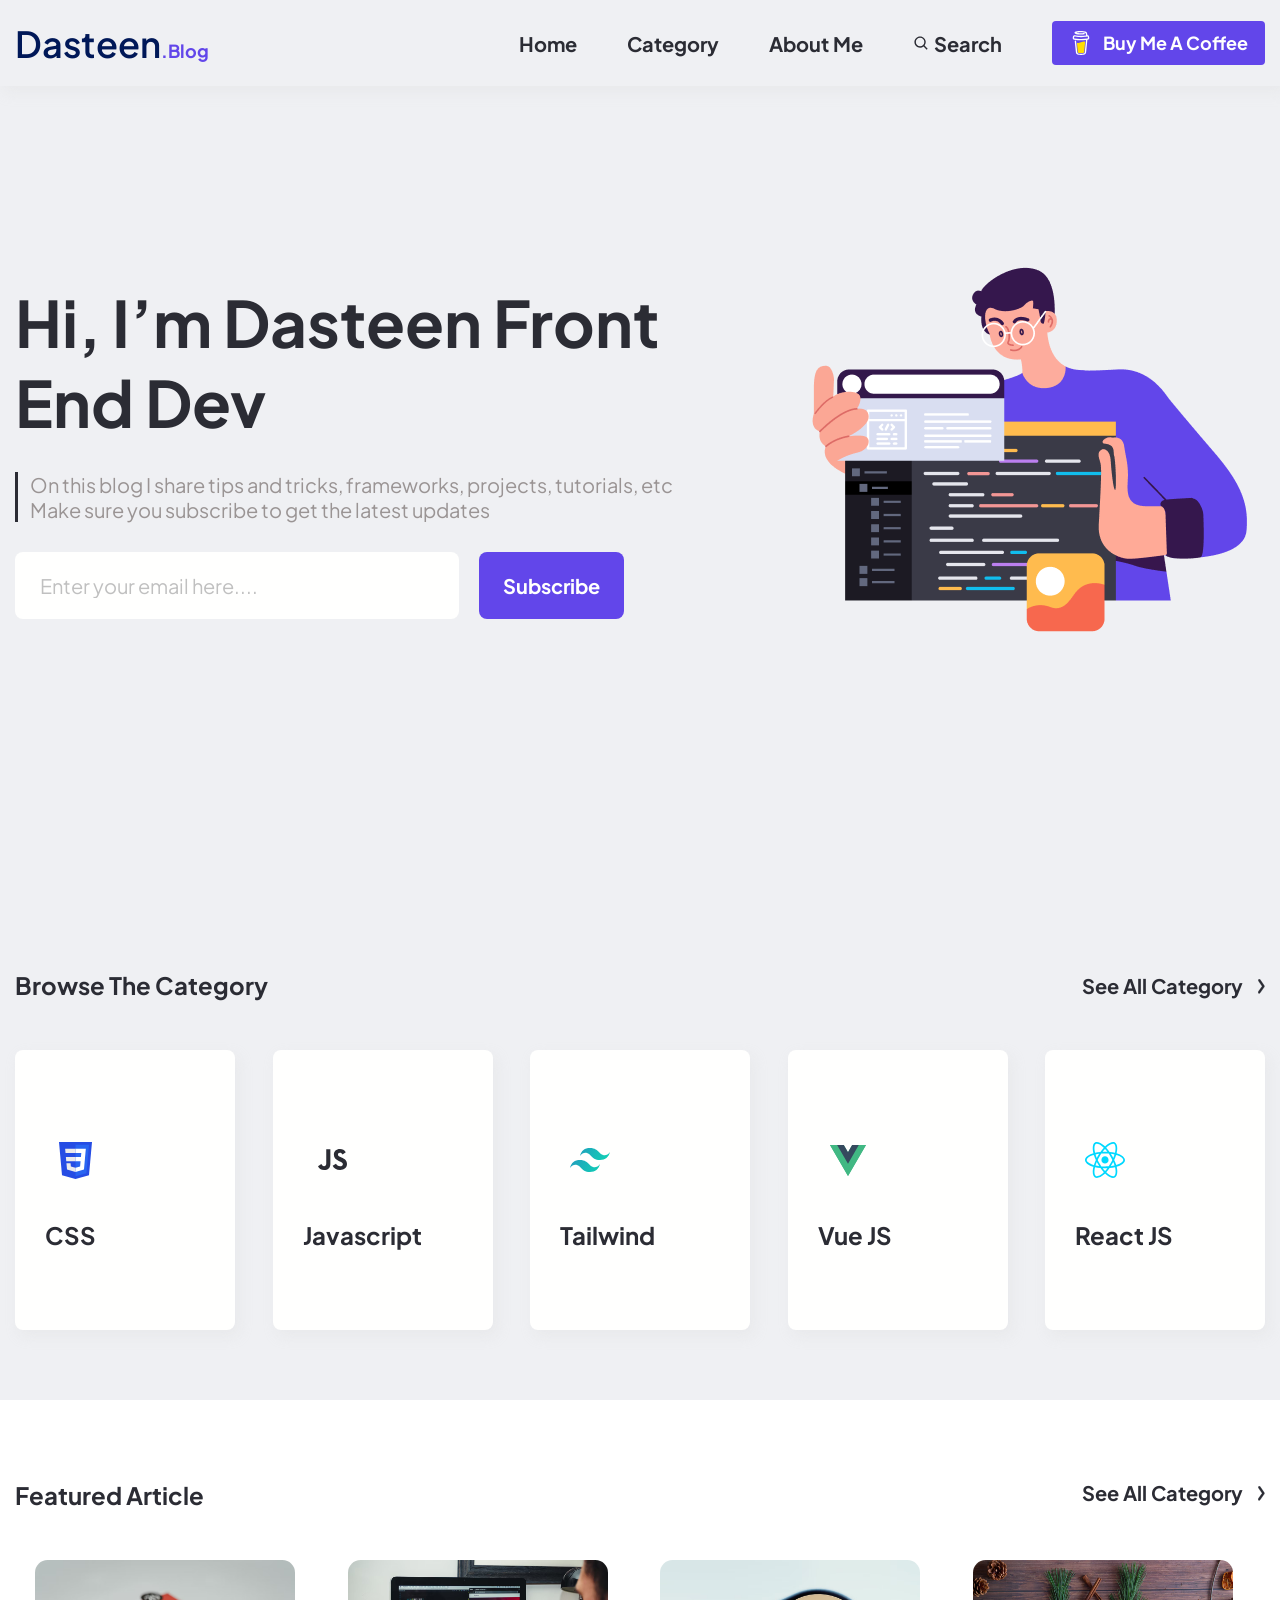
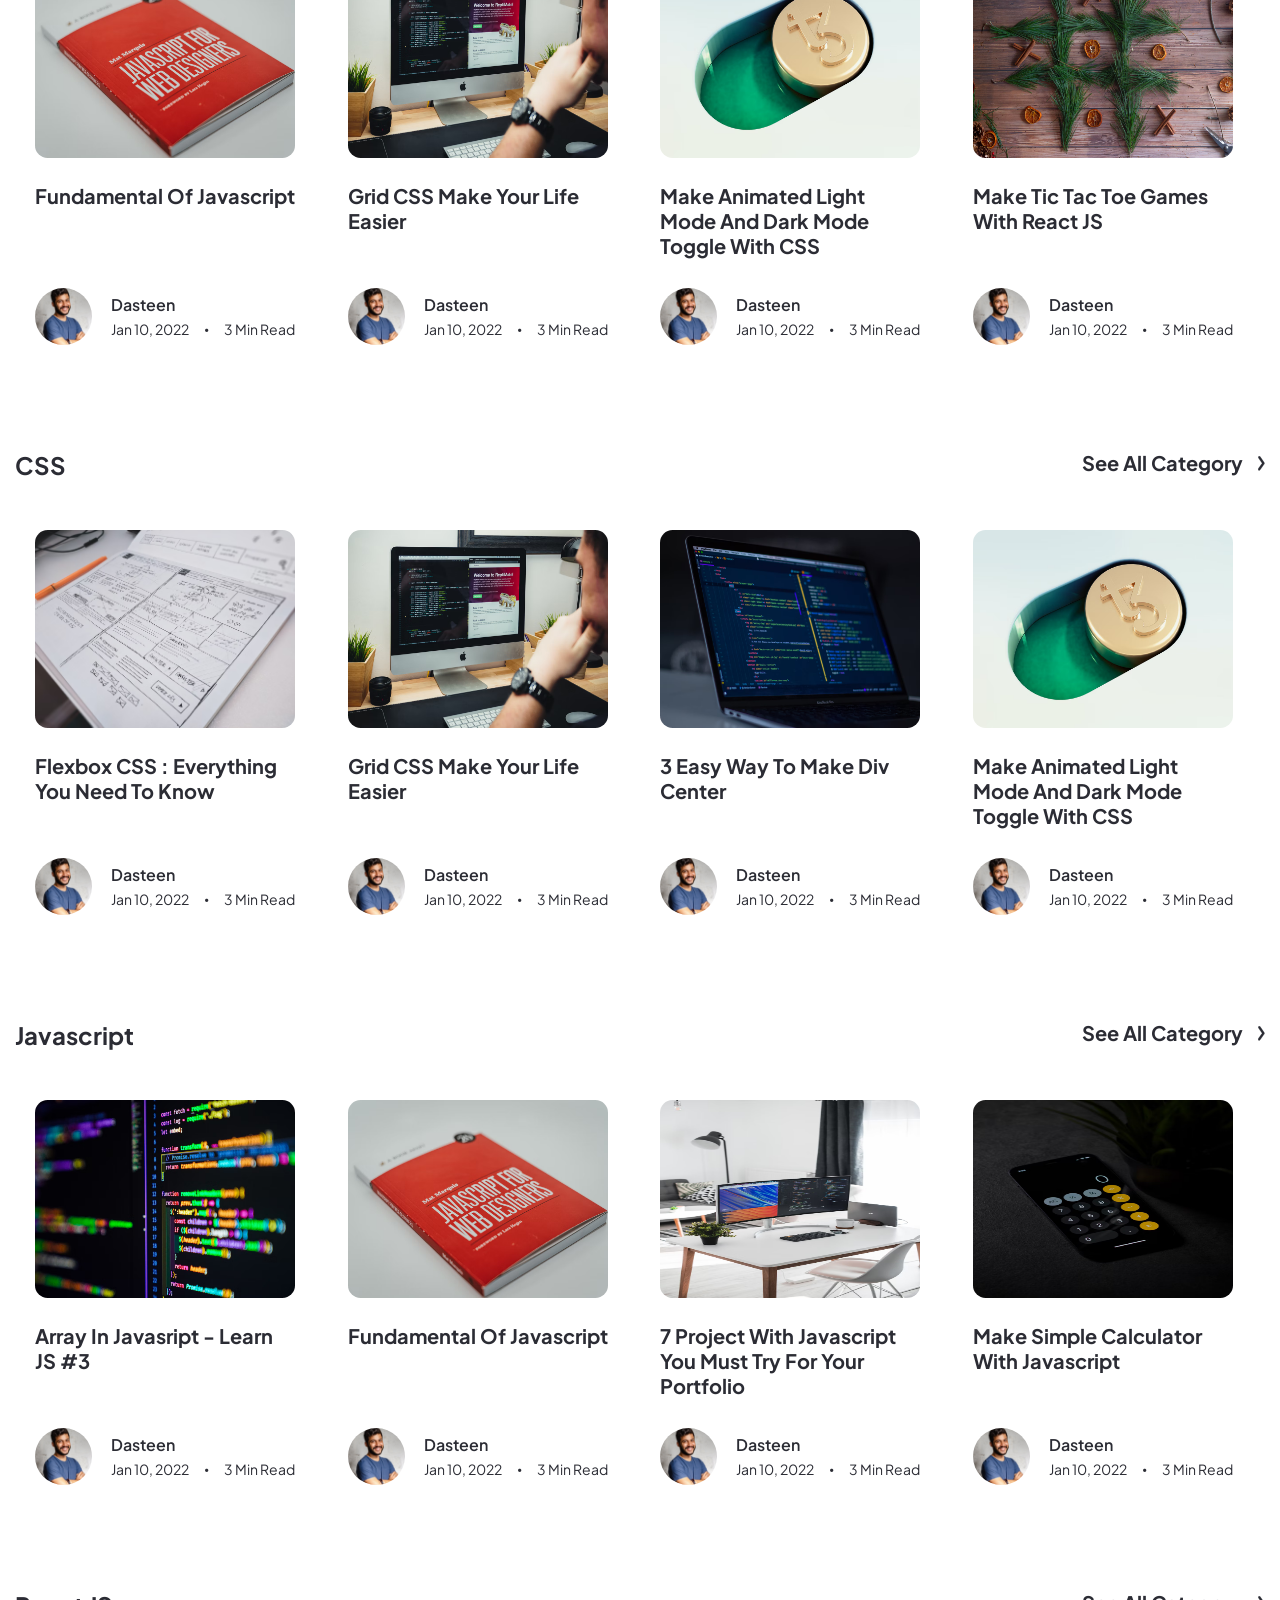
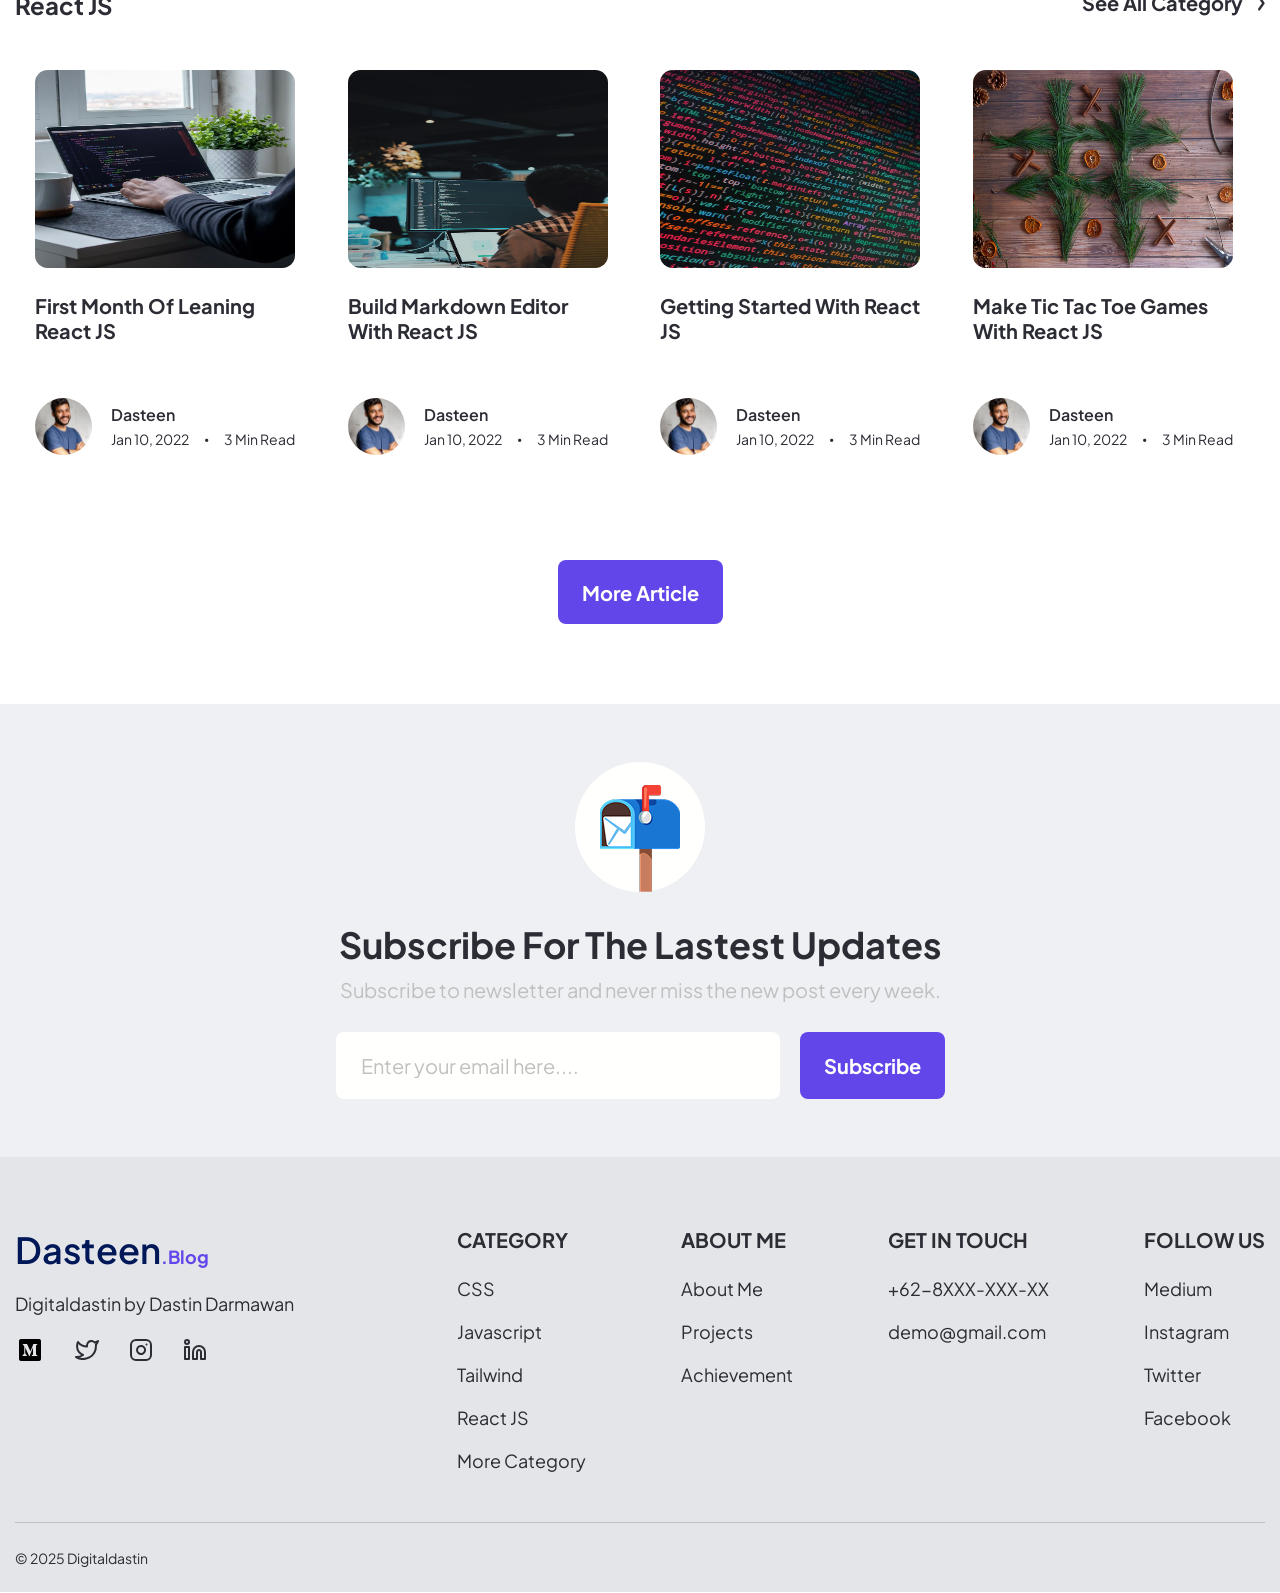
==== commit 087b4528: "Final version of Control-Work(HTML-CSS)" ====
--- a/project/index.html
+++ b/project/index.html
@@ -2,9 +2,13 @@
 <html lang="en">
 <head>
     <meta charset="UTF-8">
-    <title>Dasteen</title>
+    <title>Dasteen-Blog</title>
     <link rel="stylesheet" href="style.css">
     <link rel="stylesheet" href="reset.css">
+    <link rel="apple-touch-icon" sizes="180x180" href="../img/favicon_io/apple-touch-icon.png">
+    <link rel="icon" type="image/png" sizes="32x32" href="../img/favicon_io/favicon-32x32.png">
+    <link rel="icon" type="image/png" sizes="16x16" href="../img/favicon_io/favicon-16x16.png">
+    <link rel="manifest" href="../img/favicon_io/site.webmanifest">
 </head>
 
 <body>
@@ -44,9 +48,9 @@
             <h1>Hi, i’m Dasteen Front end dev</h1>
             <p>On this blog I share tips and tricks, frameworks, projects, tutorials, etc
                 Make sure you subscribe to get the latest updates</p>
-            <form>
-                <input type="email" name="email" id="email" placeholder="Enter your email here....">
-                <button class="hero-button">Subscribe</button>
+            <form class="button-form">
+                <input type="email" name="email" placeholder="Enter your email here....">
+                <button type="submit" class="registration-button">Subscribe</button>
             </form>
         </div>
         <div class="hero-image">
@@ -509,5 +513,117 @@
         <button class="article-button">More Article</button>
     </div>
 </section>
+
+<section class="subscribe-section">
+        <div class="subscribe">
+            <div class="image-subscribe">
+                <img src="../img/image-subscribe.png" alt="">
+            </div>
+           <div class="subscribe-text">
+               <h2>Subscribe For the lastest updates</h2>
+               <p>Subscribe to newsletter and never miss the new post every week.</p>
+           </div>
+            <form class="button-form">
+                <input type="email" name="email"  placeholder="Enter your email here....">
+                <button type="submit" class="registration-button">Subscribe</button>
+            </form>
+        </div>
+</section>
+
+<footer>
+    <div class="container-footer">
+        <div class="footer-content">
+            <div class="about-website">
+                <div class="header-logo">
+                    <h2>Dasteen<span>.Blog</span></h2>
+                </div>
+                <p>Digitaldastin by Dastin Darmawan</p>
+                <div class="social-links">
+                    <img src="../img/Medium-monogram.png" alt="Medium-monogram">
+                    <svg xmlns="http://www.w3.org/2000/svg" width="24" height="20" viewBox="0 0 24 20" fill="none">
+                        <path d="M23 1.01006C22.0424 1.68553 20.9821 2.20217 19.86 2.54006C19.2577 1.84757 18.4573 1.35675 17.567 1.13398C16.6767 0.911216 15.7395 0.967251 14.8821 1.29451C14.0247 1.62177 13.2884 2.20446 12.773 2.96377C12.2575 3.72309 11.9877 4.62239 12 5.54006V6.54006C10.2426 6.58562 8.50127 6.19587 6.93101 5.4055C5.36074 4.61513 4.01032 3.44869 3 2.01006C3 2.01006 -1 11.0101 8 15.0101C5.94053 16.408 3.48716 17.109 1 17.0101C10 22.0101 21 17.0101 21 5.51006C20.9991 5.23151 20.9723 4.95365 20.92 4.68006C21.9406 3.67355 22.6608 2.40277 23 1.01006V1.01006Z" stroke="#2B2C34" stroke-width="2" stroke-linecap="round" stroke-linejoin="round"/>
+                    </svg>
+                    <svg xmlns="http://www.w3.org/2000/svg" width="24" height="24" viewBox="0 0 24 24" fill="none">
+                        <path d="M17 2H7C4.23858 2 2 4.23858 2 7V17C2 19.7614 4.23858 22 7 22H17C19.7614 22 22 19.7614 22 17V7C22 4.23858 19.7614 2 17 2Z" stroke="#2B2C34" stroke-width="2" stroke-linecap="round" stroke-linejoin="round"/>
+                        <path d="M16 11.3701C16.1234 12.2023 15.9812 13.0523 15.5937 13.7991C15.2062 14.5459 14.5931 15.1515 13.8416 15.5297C13.0901 15.908 12.2384 16.0397 11.4077 15.906C10.5771 15.7723 9.80971 15.3801 9.21479 14.7852C8.61987 14.1903 8.22768 13.4229 8.09402 12.5923C7.96035 11.7616 8.09202 10.91 8.47028 10.1584C8.84854 9.40691 9.45414 8.7938 10.2009 8.4063C10.9477 8.0188 11.7977 7.87665 12.63 8.00006C13.4789 8.12594 14.2648 8.52152 14.8716 9.12836C15.4785 9.73521 15.8741 10.5211 16 11.3701Z" stroke="#2B2C34" stroke-width="2" stroke-linecap="round" stroke-linejoin="round"/>
+                        <path d="M17.5 6.5H17.51" stroke="#2B2C34" stroke-width="2" stroke-linecap="round" stroke-linejoin="round"/>
+                    </svg>
+                    <svg xmlns="http://www.w3.org/2000/svg" width="24" height="24" viewBox="0 0 24 24" fill="none">
+                        <path d="M16 8C17.5913 8 19.1174 8.63214 20.2426 9.75736C21.3679 10.8826 22 12.4087 22 14V21H18V14C18 13.4696 17.7893 12.9609 17.4142 12.5858C17.0391 12.2107 16.5304 12 16 12C15.4696 12 14.9609 12.2107 14.5858 12.5858C14.2107 12.9609 14 13.4696 14 14V21H10V14C10 12.4087 10.6321 10.8826 11.7574 9.75736C12.8826 8.63214 14.4087 8 16 8V8Z" stroke="#2B2C34" stroke-width="2" stroke-linecap="round" stroke-linejoin="round"/>
+                        <path d="M6 9H2V21H6V9Z" stroke="#2B2C34" stroke-width="2" stroke-linecap="round" stroke-linejoin="round"/>
+                        <path d="M4 6C5.10457 6 6 5.10457 6 4C6 2.89543 5.10457 2 4 2C2.89543 2 2 2.89543 2 4C2 5.10457 2.89543 6 4 6Z" stroke="#2B2C34" stroke-width="2" stroke-linecap="round" stroke-linejoin="round"/>
+                    </svg>
+                </div>
+            </div>
+            <div class="footer-link">
+                <div class="col">
+                    <h5>Category</h5>
+                    <ul class="flex-column">
+                        <li class="nav-item ">
+                            <a href="#" >CSS</a>
+                        </li>
+                        <li class="nav-item">
+                            <a href="#" >Javascript</a>
+                        </li>
+                        <li class="nav-item">
+                            <a href="#" >Tailwind</a>
+                        </li>
+                        <li class="nav-item">
+                            <a href="#" >React JS</a>
+                        </li>
+                        <li class="nav-item">
+                            <a href="#">More Category</a>
+                        </li>
+                    </ul>
+                </div>
+                <div class="col">
+                    <h5>About Me</h5>
+                    <ul class="flex-column">
+                        <li class="nav-item">
+                            <a href="#">About Me</a>
+                        </li>
+                        <li class="nav-item mb-2">
+                            <a href="#">Projects</a>
+                        </li>
+                        <li class="nav-item mb-2">
+                            <a href="#">Achievement</a>
+                        </li>
+                    </ul>
+                </div>
+                <div class="col">
+                    <h5>Get in touch</h5>
+                    <ul class="flex-column">
+                        <li class="nav-item">
+                            <a href="#" >+62-8XXX-XXX-XX</a>
+                        </li>
+                        <li class="nav-item mb-2">
+                            <a href="#">demo@gmail.com</a>
+                        </li>
+                    </ul>
+                </div>
+                <div class="col">
+                    <h5>Follow Us</h5>
+                    <ul class="flex-column">
+                        <li class="nav-item ">
+                            <a href="#">Medium</a>
+                        </li>
+                        <li class="nav-item mb-2">
+                            <a href="#">Instagram</a>
+                        </li>
+                        <li class="nav-item mb-2">
+                            <a href="#">Twitter</a>
+                        </li>
+                        <li class="nav-item mb-2">
+                            <a href="#">Facebook</a>
+                        </li>
+                    </ul>
+                </div>
+            </div>
+        </div>
+        <div class="Digitaldastin">
+            <span>&#169; 2025 Digitaldastin</span>
+        </div>
+    </div>
+</footer>
 </body>
 </html>
--- a/project/style.css
+++ b/project/style.css
@@ -99,16 +99,16 @@
     border-left: 3px solid #2B2C34;;
 }
 
-.hero form{
+.button-form{
     display: flex;
     gap: 20px;
 }
 
 input[type=email]{
-    display: flex;
+    width: 444px;
+    border-radius: 8px;
+    background:  #FFFFFE;
     padding: 21px 200px 21px 25px;
-    align-items: center;
-    gap: 10px;
     font-size: 20px;
     font-style: normal;
     font-weight: 400;
@@ -117,15 +117,15 @@
 
 input[type=email]::placeholder{
     color: #C0C0C0;
-}
-
-.hero-button{
-    display: flex;
+
+}
+
+.registration-button{
+    display: flex;
+    width: 145px;
     height: 67px;
-    padding: 20px 23px 19px 23px;
-    justify-content: center;
-    align-items: center;
-    gap: 10px;
+    justify-content: center;
+    align-items: center;
     border-radius: 8px;
     background: #6246EA;
     color:  #FFFFFE;
@@ -358,11 +358,11 @@
 }
 
 .article-button{
-    display: flex;
-    padding: 20px 23px 19px 23px;
-    justify-content: center;
-    align-items: center;
-    gap: 10px;
+    width: 165px;
+    height: 64px;
+    display: flex;
+    justify-content: center;
+    align-items: center;
     border-radius: 8px;
     background:  #6246EA;
     color: #FFFFFE;
@@ -373,3 +373,154 @@
     text-transform: capitalize;
 }
 
+/********************************************/
+
+.subscribe-section{
+    height: 453px;
+    background:  #EFF0F3;
+    display: flex;
+    justify-content: center;
+    align-items: center;
+}
+
+.subscribe{
+    display: flex;
+    justify-content: space-between;
+    align-items: center;
+    flex-direction: column;
+    gap: 30px;
+}
+
+.image-subscribe{
+    width: 130px;
+    height: 130px;
+    background-color: #FFFFFE;
+    border-radius: 50%;
+    display: flex;
+    justify-content: center;
+    align-items: flex-end;
+}
+
+.subscribe-text{
+    display: flex;
+    flex-direction: column;
+    justify-content: center;
+    align-items: center;
+    gap: 10px;
+}
+
+.subscribe-text h2{
+    color:  #2B2C34;
+    font-size: 36px;
+    font-style: normal;
+    font-weight: 700;
+    line-height: normal;
+    text-transform: capitalize;
+}
+
+.subscribe-text p{
+    color:  #C0C0C0;
+    text-align: center;
+    font-size: 20px;
+    font-style: normal;
+    font-weight: 400;
+    line-height: normal;
+}
+
+/**************************************/
+footer{
+    padding-top: 70px;
+    background:  #E4E5E9;
+    display: flex;
+    justify-content: center;
+    align-items: center;
+}
+
+.container-footer{
+    width: 1250px;
+    margin: 0 auto;
+    display: flex;
+    flex-direction: column;
+}
+
+.footer-content{
+    display: flex;
+    justify-content: space-between;
+    align-items: flex-start;
+}
+
+.about-website{
+    display: flex;
+    flex-direction: column;
+    align-items: flex-start;
+    gap: 20px;
+}
+
+.about-website p{
+    color:  #2B2C34;
+    font-size: 18px;
+    font-style: normal;
+    font-weight: 400;
+    line-height: normal;
+}
+
+.social-links{
+    height: 30px;
+    display: flex;
+    justify-content: center;
+    align-items: center;
+    gap: 30px;
+}
+
+.footer-link{
+    display: flex;
+    align-items: flex-start;
+    justify-content: center;
+    gap: 95px;
+}
+
+.Digitaldastin span{
+    color: #2B2C34;
+    font-size: 14px;
+    font-style: normal;
+    font-weight: 400;
+    line-height: normal;
+    padding: 26px 0;
+}
+.Digitaldastin{
+    margin-top: 50px;
+    display: flex;
+    justify-content: flex-start;
+    align-items: center;
+    height: 70px;
+    border-top: 1px solid #C0C0C0;
+}
+
+.col{
+    display: flex;
+    gap: 25px;
+    flex-direction: column;
+}
+
+.flex-column{
+    display: flex;
+    gap: 20px;
+    flex-direction: column;
+}
+
+.col h5{
+    color:  #2B2C34;
+    font-size: 20px;
+    font-style: normal;
+    font-weight: 700;
+    line-height: normal;
+    text-transform: uppercase;
+}
+
+.nav-item a{
+    color:  #2B2C34;
+    font-size: 18px;
+    font-style: normal;
+    font-weight: 400;
+    line-height: normal;
+}
